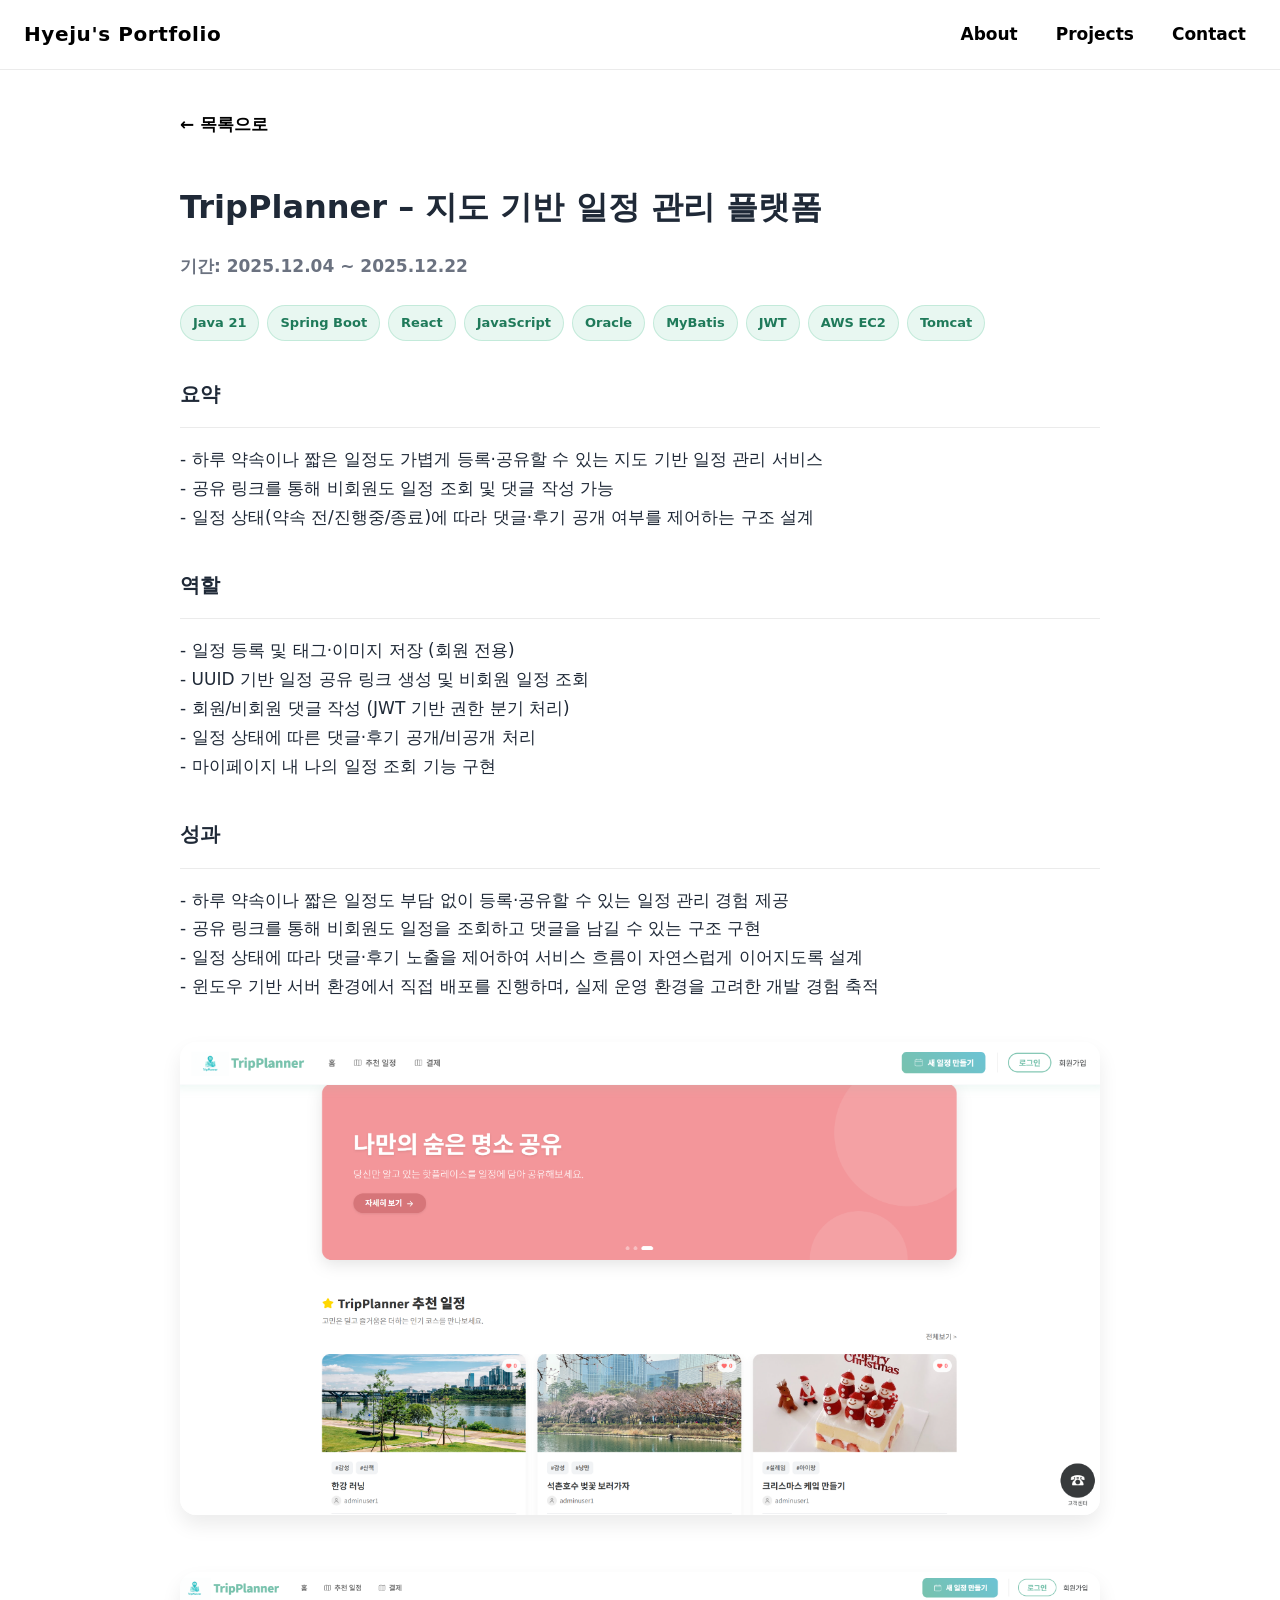
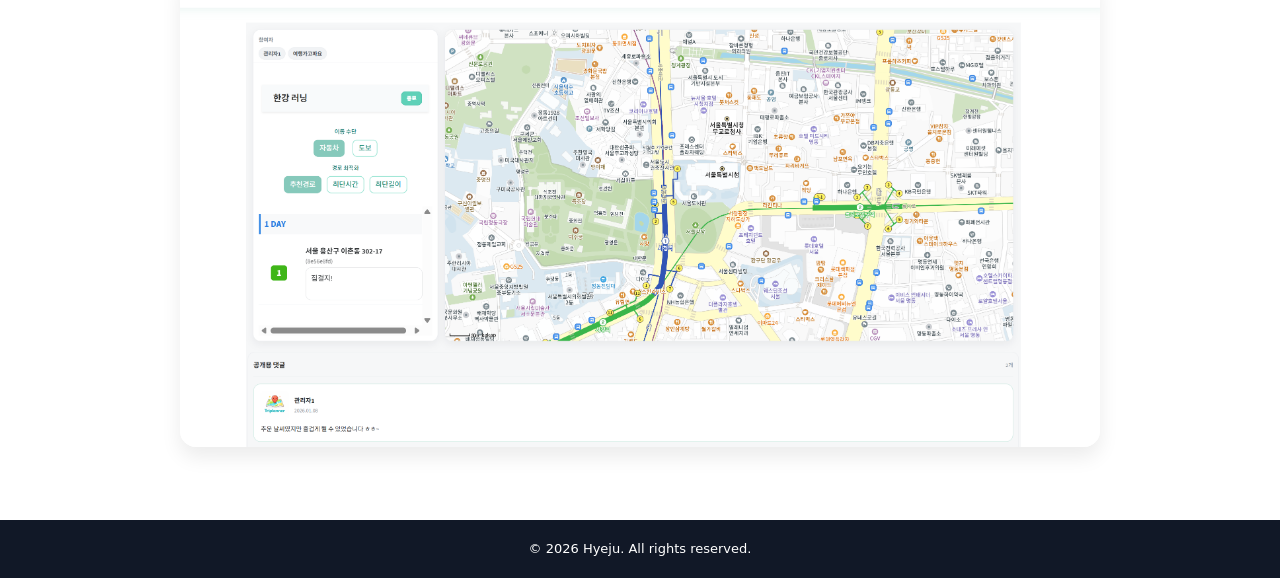
==== project-1.html @ a2a478c1 "HTML → PHP 코드 수정중" ====
<!DOCTYPE html>
<html lang="ko">
<head>
  <meta charset="UTF-8">
  <title>ImagePix | Hyeju Portfolio</title>
  <link rel="stylesheet" href="style.css">
</head>
<body>

  <div class="menu">
    <div class="brand"><a href="index.html">Hyeju's Portfolio</a></div>
    <div class="nav">
      <a href="index.html#about">About</a>
      <a href="index.html#projects">Projects</a>
      <a href="index.html#contact">Contact</a>
    </div>
  </div>

  <!-- Content -->
  <main class="container">

    <a href="index.html" class="back-link">← 목록으로</a>

      <h1 class="project-title">TripPlanner – 지도 기반 일정 관리 플랫폼</h1>
      <p class="period">
          기간: 2025.12.04 ~ 2025.12.22<br>
<!--          URL: <a href="http://13.60.98.74:8081/hj/" target="_blank" rel="noopener noreferrer">-->
<!--          http://13.60.98.74:8081/hj/-->
<!--      </a>-->
      </p>

      <div class="tag-area">
          <span class="tag">Java 21</span>
          <span class="tag">Spring Boot</span>
          <span class="tag">React</span>
          <span class="tag">JavaScript</span>
          <span class="tag">Oracle</span>
          <span class="tag">MyBatis</span>
          <span class="tag">JWT</span>
          <span class="tag">AWS EC2</span>
          <span class="tag">Tomcat</span>
      </div>

      <h2 class="section-title">요약</h2>
      <hr>
      <p>
          - 하루 약속이나 짧은 일정도 가볍게 등록·공유할 수 있는 지도 기반 일정 관리 서비스<br>
          - 공유 링크를 통해 비회원도 일정 조회 및 댓글 작성 가능<br>
          - 일정 상태(약속 전/진행중/종료)에 따라 댓글·후기 공개 여부를 제어하는 구조 설계<br>
      </p>

      <h2 class="section-title">역할</h2>
      <hr>
      <p>
          - 일정 등록 및 태그·이미지 저장 (회원 전용)<br>
          - UUID 기반 일정 공유 링크 생성 및 비회원 일정 조회<br>
          - 회원/비회원 댓글 작성 (JWT 기반 권한 분기 처리)<br>
          - 일정 상태에 따른 댓글·후기 공개/비공개 처리<br>
          - 마이페이지 내 나의 일정 조회 기능 구현<br>
      </p>

      <h2 class="section-title">성과</h2>
      <hr>
      <p>
          - 하루 약속이나 짧은 일정도 부담 없이 등록·공유할 수 있는 일정 관리 경험 제공<br>
          - 공유 링크를 통해 비회원도 일정을 조회하고 댓글을 남길 수 있는 구조 구현<br>
          - 일정 상태에 따라 댓글·후기 노출을 제어하여 서비스 흐름이 자연스럽게 이어지도록 설계<br>
          - 윈도우 기반 서버 환경에서 직접 배포를 진행하며, 실제 운영 환경을 고려한 개발 경험 축적<br>
      </p>

      <img class="project-image" src="img/tripPlanner_main.png" alt="TripPlanner 메인 화면">
      <img class="project-image" src="img/tripPlanner_detail.png" alt="TripPlanner 일정 화면">

  </main>

  <div class="footer">
    © 2026 Hyeju. All rights reserved.
  </div>

</body>
</html>
---- style.css ----
:root{
  --mint: rgb(0, 0, 0);
  --text: #1f2937;
  --subtext: #6b7280;
  --line: rgba(0,0,0,0.08);
}

*{ box-sizing: border-box; }

body{
  margin: 0;
  font-family: system-ui, -apple-system, "Noto Sans KR", sans-serif;
  color: var(--text);
  font-size: 17px;
  line-height: 1.7;
}

a{
  color: inherit;
  text-decoration: none;
}

.menu{
  position: sticky;
  top: 0;
  z-index: 50;
  display: flex;
  justify-content: space-between;
  align-items: center;
  padding: 14px 24px;
  background: rgba(255,255,255,0.92);
  backdrop-filter: blur(10px);
  border-bottom: 1px solid var(--line);
}

.brand{
  font-size: 20px;
  font-weight: 900;
  letter-spacing: 0.6px;
  color: var(--mint);
}

.nav{
  display: flex;
  gap: 18px;
}

.nav a{
  font-weight: 700;
  color: var(--mint);
  padding: 6px 10px;
  border-radius: 10px;
  transition: background 0.15s ease, transform 0.15s ease;
}

.nav a:hover{
  background: rgba(65,188,137,0.12);
  transform: translateY(-1px);
}

.container{
  max-width: 960px;
  margin: 0 auto;
  padding: 40px 20px;
}

.back-link{
  display: inline-block;
  margin-bottom: 20px;
  font-weight: 700;
  color: var(--mint);
}

.project-title{
  font-size: 32px;
  font-weight: 900;
  margin-bottom: 8px;
}

.period{
  color: var(--subtext);
  font-weight: 600;
  margin-bottom: 24px;
}

.section-title{
  font-size: 20px;
  font-weight: 800;
  margin-top: 36px;
}

hr{
  border: none;
  border-top: 1px solid var(--line);
  margin: 12px 0 16px;
}


.tag-area{
  display: flex;
  flex-wrap: wrap;
  gap: 8px;
  margin-bottom: 24px;
}

.tag{
  padding: 6px 12px;
  border-radius: 999px;
  background: rgba(65,188,137,0.12);
  border: 1px solid rgba(65,188,137,0.22);
  font-size: 13px;
  font-weight: 800;
  color: #1f7a5a;
  user-select: none;
}


.project-image{
  width: 100%;
  border-radius: 16px;
  margin: 24px 0;
  box-shadow: 0 10px 20px rgba(0,0,0,0.08);
}


.footer{
  text-align: center;
  padding: 18px;
  font-size: 13px;
  color: #fff;
  background: #111827;
}
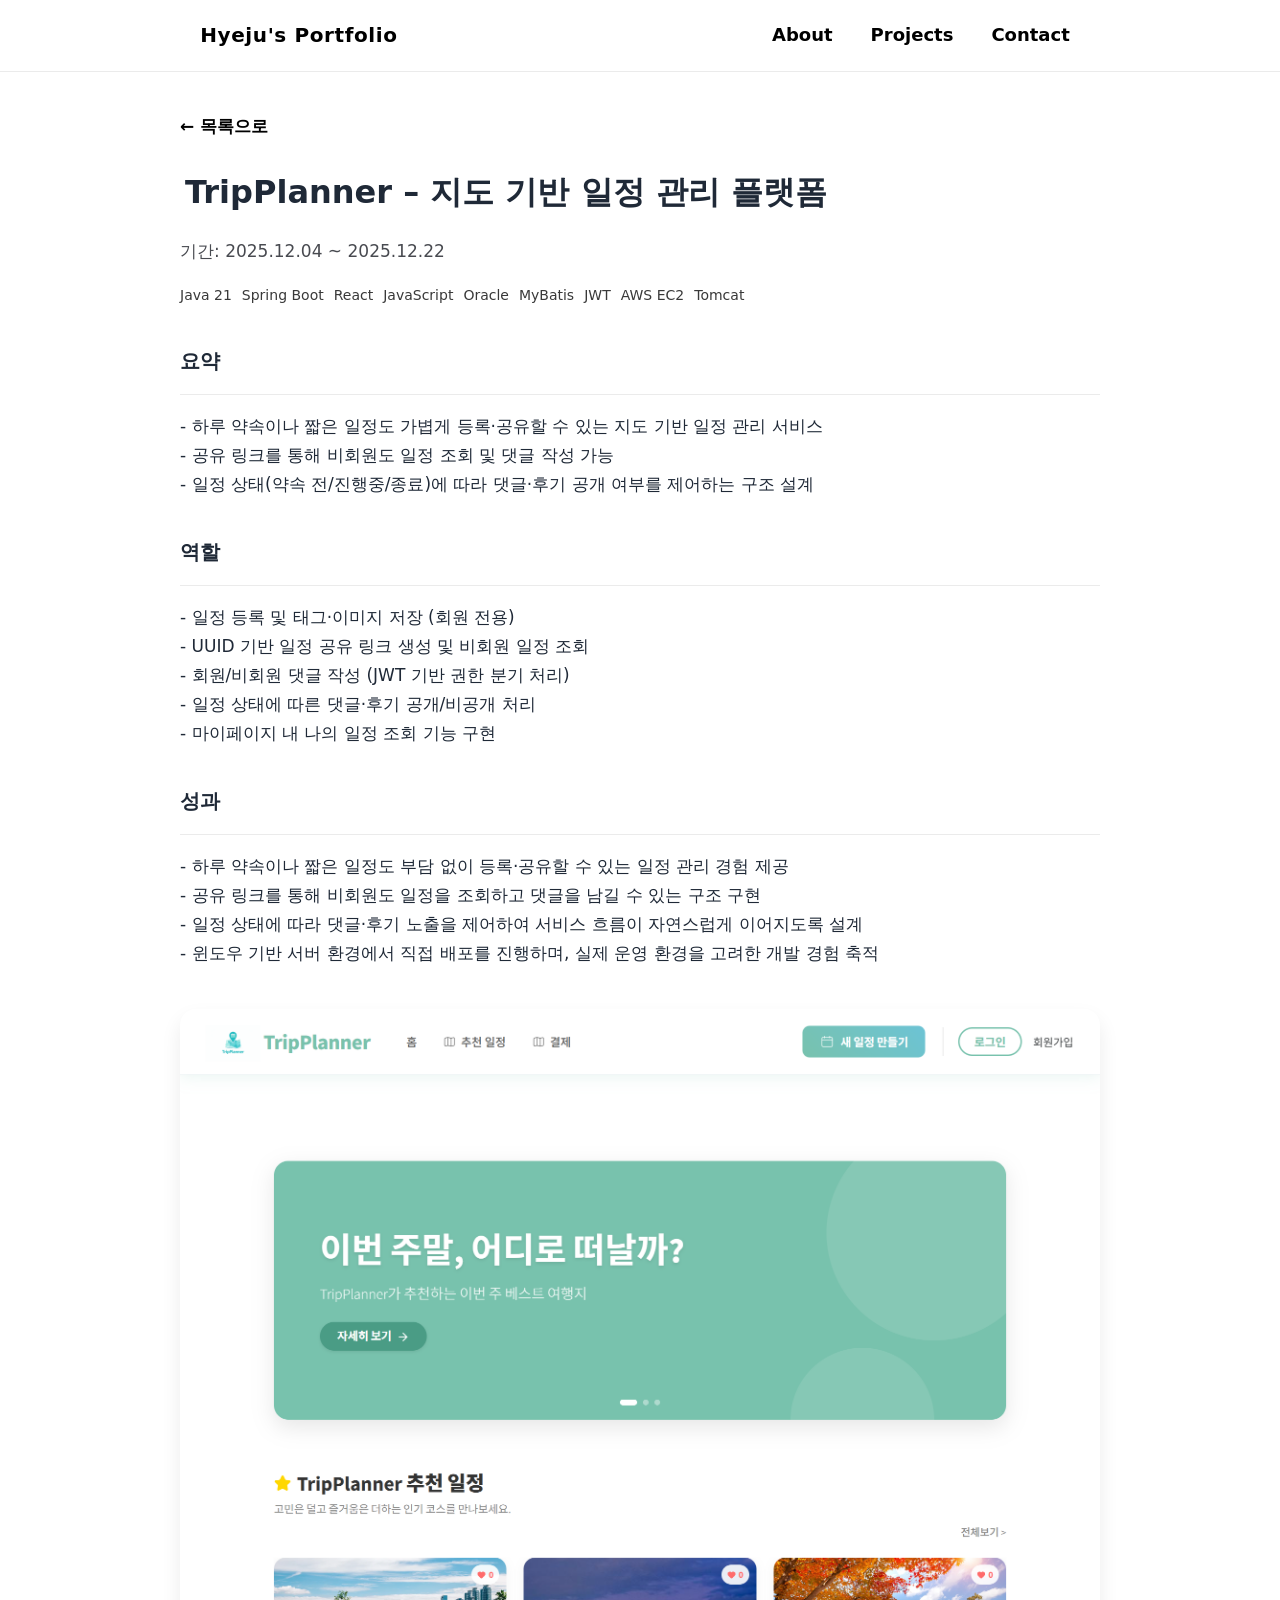
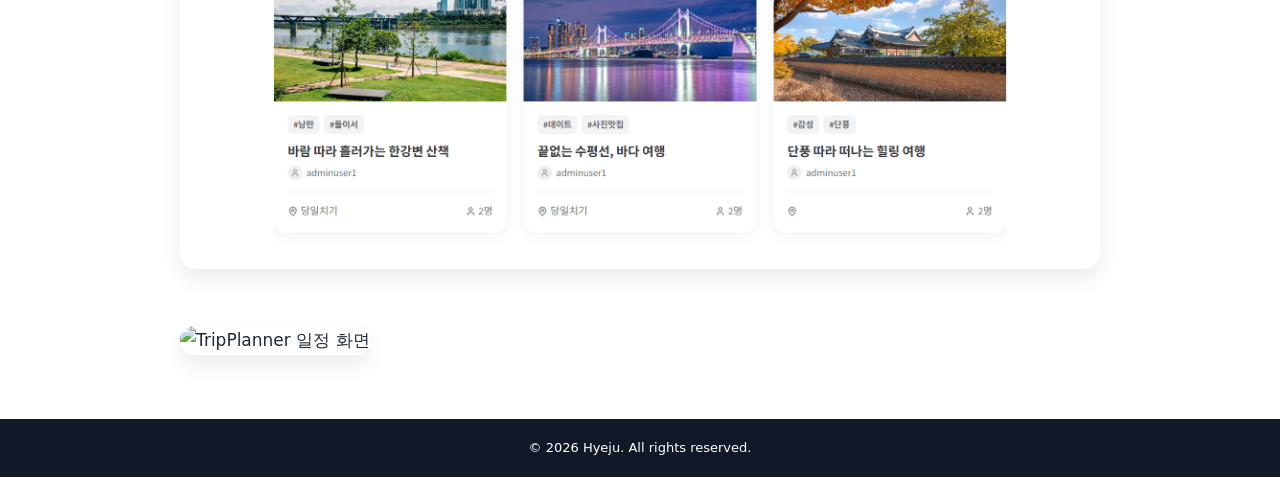
==== commit bcde92d4: "main 삭제 전 커밋" ====
--- a/project-1.html
+++ b/project-1.html
@@ -8,18 +8,18 @@
 <body>
 
   <div class="menu">
-    <div class="brand"><a href="index.html">Hyeju's Portfolio</a></div>
+    <div class="brand"><a href="main.html">Hyeju's Portfolio</a></div>
     <div class="nav">
-      <a href="index.html#about">About</a>
-      <a href="index.html#projects">Projects</a>
-      <a href="index.html#contact">Contact</a>
+      <a href="main.html#about">About</a>
+      <a href="main.html#projects">Projects</a>
+      <a href="main.html#contact">Contact</a>
     </div>
   </div>
 
   <!-- Content -->
   <main class="container">
 
-    <a href="index.html" class="back-link">← 목록으로</a>
+    <a href="main.html" class="back-link">← 목록으로</a>
 
       <h1 class="project-title">TripPlanner – 지도 기반 일정 관리 플랫폼</h1>
       <p class="period">
--- a/style.css
+++ b/style.css
@@ -1,7 +1,7 @@
 :root{
   --mint: rgb(0, 0, 0);
   --text: #1f2937;
-  --subtext: #6b7280;
+  --subtext: #484a50;
   --line: rgba(0,0,0,0.08);
 }
 
@@ -21,16 +21,17 @@
 }
 
 .menu{
-  position: sticky;
   top: 0;
   z-index: 50;
   display: flex;
-  justify-content: space-between;
-  align-items: center;
-  padding: 14px 24px;
-  background: rgba(255,255,255,0.92);
+  background-color: rgba(255,255,255,0.92);
   backdrop-filter: blur(10px);
   border-bottom: 1px solid var(--line);
+  color: var(--mint);
+  padding: 14px 18px;
+  justify-content: space-around;
+  align-items: center;
+  font-size: 18px;
 }
 
 .brand{
@@ -54,8 +55,7 @@
 }
 
 .nav a:hover{
-  background: rgba(65,188,137,0.12);
-  transform: translateY(-1px);
+  color: #fdcb6e;
 }
 
 .container{
@@ -71,16 +71,22 @@
   color: var(--mint);
 }
 
+.bar {
+  width: 9%;
+  height: 6px;
+  background-color: #fdcb6e;
+  /*margin: 10px;*/
+}
+
 .project-title{
   font-size: 32px;
   font-weight: 900;
-  margin-bottom: 8px;
+  margin: 5px;
 }
 
 .period{
   color: var(--subtext);
-  font-weight: 600;
-  margin-bottom: 24px;
+  margin-bottom: 18px;
 }
 
 .section-title{
@@ -96,24 +102,21 @@
 }
 
 
-.tag-area{
+.tag-area {
+  color: #393939;
   display: flex;
   flex-wrap: wrap;
-  gap: 8px;
-  margin-bottom: 24px;
+
 }
 
-.tag{
-  padding: 6px 12px;
-  border-radius: 999px;
-  background: rgba(65,188,137,0.12);
-  border: 1px solid rgba(65,188,137,0.22);
-  font-size: 13px;
-  font-weight: 800;
-  color: #1f7a5a;
-  user-select: none;
+.tag {
+
+  display: inline-flex;
+  align-items: center;
+  font-size: 14px;
+  padding-right: 10px;
+  gap: 8px;
 }
-
 
 .project-image{
   width: 100%;
@@ -122,6 +125,10 @@
   box-shadow: 0 10px 20px rgba(0,0,0,0.08);
 }
 
+.project-content {
+  font-size: 24px; !important;
+  font-weight: 400; !important;
+}
 
 .footer{
   text-align: center;
@@ -131,3 +138,27 @@
   background: #111827;
 }
 
+.fa-solid.fa-link {
+  margin-top: 10px;
+}
+
+.click {
+  cursor: pointer;
+  font-size: 12px;
+  background-color: #242424;
+  color: white;
+  padding: 1.5px 7px;
+  border-radius: 0.5em;
+  justify-content: center;
+  text-align: center;
+}
+
+.link-click {
+  animation: smooth-blink 1.5s infinite; /* 1.5초 동안 무한 반복 */
+}
+
+@keyframes smooth-blink {
+  0% { opacity: 1; }   /* 시작: 선명함 */
+  50% { opacity: 0; }  /* 중간: 투명함 */
+  100% { opacity: 1; } /* 끝: 다시 선명함 */
+}
